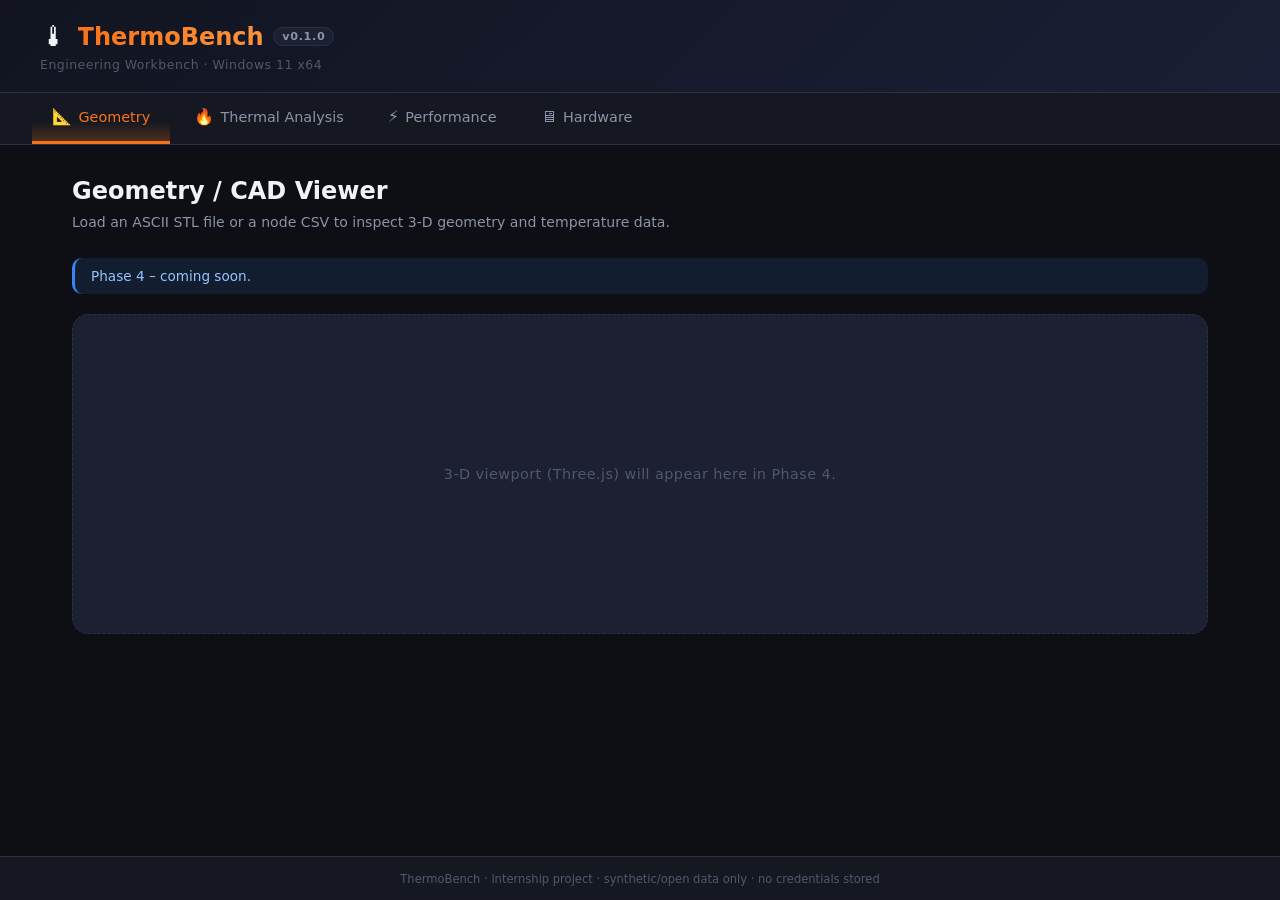
==== ui/index.html @ 84f630b3 "Phase 0: project scaffold – folder structure, CMake, hello-world server, test runner, 4-tab UI" ====
<!DOCTYPE html>
<html lang="en">
<head>
  <meta charset="UTF-8" />
  <meta name="viewport" content="width=device-width, initial-scale=1.0" />
  <meta name="description" content="ThermoBench – Windows engineering workbench for thermal FEA, backpropagation, batch benchmarking and hardware simulation." />
  <title>ThermoBench</title>
  <link rel="stylesheet" href="css/style.css" />
</head>
<body>

  <!-- ═══════════════════════════════════════════════════ HEADER -->
  <header class="app-header">
    <div class="header-inner">
      <div class="logo">
        <span class="logo-icon">🌡</span>
        <span class="logo-text">ThermoBench</span>
        <span class="logo-ver" id="version-badge">v0.1.0</span>
      </div>
      <p class="logo-sub">Engineering Workbench · Windows 11 x64</p>
    </div>
  </header>

  <!-- ═══════════════════════════════════════════════════ TAB BAR -->
  <nav class="tab-bar" role="tablist" aria-label="Main sections">
    <button class="tab-btn active" role="tab" aria-selected="true"
            aria-controls="tab-geometry"     id="btn-geometry"     data-tab="geometry">
      <span class="tab-icon">📐</span> Geometry
    </button>
    <button class="tab-btn" role="tab" aria-selected="false"
            aria-controls="tab-thermal"      id="btn-thermal"      data-tab="thermal">
      <span class="tab-icon">🔥</span> Thermal Analysis
    </button>
    <button class="tab-btn" role="tab" aria-selected="false"
            aria-controls="tab-performance"  id="btn-performance"  data-tab="performance">
      <span class="tab-icon">⚡</span> Performance
    </button>
    <button class="tab-btn" role="tab" aria-selected="false"
            aria-controls="tab-hardware"     id="btn-hardware"     data-tab="hardware">
      <span class="tab-icon">🖥</span> Hardware
    </button>
  </nav>

  <!-- ═══════════════════════════════════════════════════ TAB PANELS -->
  <main class="tab-content">

    <!-- ── GEOMETRY ──────────────────────────────────────────────── -->
    <section id="tab-geometry" class="tab-panel active" role="tabpanel"
             aria-labelledby="btn-geometry">
      <div class="panel-header">
        <h1>Geometry / CAD Viewer</h1>
        <p class="panel-desc">Load an ASCII STL file or a node CSV to inspect 3-D geometry and temperature data.</p>
      </div>
      <div class="status-bar info" id="geo-status">Phase 4 – coming soon.</div>
      <div class="placeholder-view">3-D viewport (Three.js) will appear here in Phase 4.</div>
    </section>

    <!-- ── THERMAL ANALYSIS ──────────────────────────────────────── -->
    <section id="tab-thermal" class="tab-panel" role="tabpanel"
             aria-labelledby="btn-thermal">
      <div class="panel-header">
        <h1>Thermal FEA — 1-D Heat Conduction</h1>
        <p class="panel-desc">
          Solves −d/dx(kA dT/dx) = qA on a 1 m rod with Dirichlet BCs.
          Uses 2-node linear finite elements.
        </p>
      </div>
      <div class="status-bar info" id="fem-status">Phase 1 – coming soon.</div>
      <div class="placeholder-view">Temperature plot and convergence table will appear here in Phase 1.</div>
    </section>

    <!-- ── PERFORMANCE ───────────────────────────────────────────── -->
    <section id="tab-performance" class="tab-panel" role="tabpanel"
             aria-labelledby="btn-performance">
      <div class="panel-header">
        <h1>Multicore Batch Benchmark</h1>
        <p class="panel-desc">Run serial vs parallel FEA cases; compare speedup and efficiency across worker counts.</p>
      </div>
      <div class="status-bar info" id="perf-status">Phase 3 – coming soon.</div>
      <div class="placeholder-view">Benchmark table and charts will appear here in Phase 3.</div>
    </section>

    <!-- ── HARDWARE ───────────────────────────────────────────────── -->
    <section id="tab-hardware" class="tab-panel" role="tabpanel"
             aria-labelledby="btn-hardware">
      <div class="panel-header">
        <h1>Hardware Monitor <span class="badge-sim">SIMULATED</span></h1>
        <p class="panel-desc">Mock adapters for MCU, FPGA and JTAG. All devices are simulated – no real hardware required.</p>
      </div>
      <div class="status-bar info" id="hw-status">Phase 5 – coming soon.</div>
      <div class="placeholder-view">Device panel and telemetry will appear here in Phase 5.</div>
    </section>

  </main>

  <!-- ═══════════════════════════════════════════════════ FOOTER -->
  <footer class="app-footer">
    ThermoBench · internship project · synthetic/open data only · no credentials stored
  </footer>

  <script src="js/app.js"></script>
</body>
</html>
---- ui/css/style.css ----
/* ui/css/style.css
   ThermoBench – dark-orange premium theme
   Google Font: Inter (loaded locally in Phase 6; fallback: system-ui)
*/

/* ── Reset & Box Model ──────────────────────────────────────────────────── */
*, *::before, *::after { box-sizing: border-box; margin: 0; padding: 0; }

/* ── Design Tokens ──────────────────────────────────────────────────────── */
:root {
  --bg-base:      #0d0f14;
  --bg-surface:   #151820;
  --bg-raised:    #1c2030;
  --bg-hover:     #232840;

  --accent:       #f97316;   /* orange-500 */
  --accent-dim:   #c2540a;
  --accent-glow:  rgba(249,115,22,.25);

  --text-primary: #f0f2f8;
  --text-muted:   #8b93a8;
  --text-dim:     #50586e;

  --border:       #2a3048;
  --border-focus: #f97316;

  --info-bg:    rgba(59,130,246,.12);
  --info-text:  #93c5fd;
  --warn-bg:    rgba(234,179,8,.12);
  --warn-text:  #fde047;
  --error-bg:   rgba(239,68,68,.12);
  --error-text: #fca5a5;
  --ok-bg:      rgba(34,197,94,.12);
  --ok-text:    #86efac;

  --radius:     10px;
  --radius-lg:  16px;
  --shadow:     0 4px 24px rgba(0,0,0,.5);
  --transition: .18s ease;

  --font: 'Inter', system-ui, -apple-system, sans-serif;
}

/* ── Base ───────────────────────────────────────────────────────────────── */
html { font-size: 16px; scroll-behavior: smooth; }
body {
  font-family: var(--font);
  background: var(--bg-base);
  color: var(--text-primary);
  min-height: 100vh;
  display: flex;
  flex-direction: column;
}

/* ── Header ─────────────────────────────────────────────────────────────── */
.app-header {
  background: linear-gradient(135deg, #111420 0%, #1a1f35 100%);
  border-bottom: 1px solid var(--border);
  padding: 1.25rem 2rem;
  box-shadow: var(--shadow);
}
.header-inner { max-width: 1200px; margin: 0 auto; }

.logo { display: flex; align-items: center; gap: .6rem; }
.logo-icon { font-size: 1.75rem; }
.logo-text {
  font-size: 1.5rem;
  font-weight: 700;
  background: linear-gradient(90deg, #f97316, #fb923c);
  -webkit-background-clip: text;
  -webkit-text-fill-color: transparent;
  background-clip: text;
}
.logo-ver {
  font-size: .7rem;
  font-weight: 600;
  letter-spacing: .06em;
  background: var(--bg-raised);
  border: 1px solid var(--border);
  color: var(--text-muted);
  padding: .15rem .5rem;
  border-radius: 99px;
}
.logo-sub {
  font-size: .78rem;
  color: var(--text-dim);
  margin-top: .25rem;
  letter-spacing: .04em;
}

/* ── Tab Bar ─────────────────────────────────────────────────────────────── */
.tab-bar {
  display: flex;
  background: var(--bg-surface);
  border-bottom: 1px solid var(--border);
  padding: 0 2rem;
  gap: .25rem;
  overflow-x: auto;
}
.tab-btn {
  background: transparent;
  border: none;
  border-bottom: 3px solid transparent;
  color: var(--text-muted);
  cursor: pointer;
  font-family: var(--font);
  font-size: .9rem;
  font-weight: 500;
  padding: .9rem 1.25rem;
  display: flex;
  align-items: center;
  gap: .4rem;
  white-space: nowrap;
  transition: color var(--transition), border-color var(--transition),
              background var(--transition);
}
.tab-btn:hover {
  color: var(--text-primary);
  background: var(--bg-hover);
}
.tab-btn.active {
  color: var(--accent);
  border-bottom-color: var(--accent);
  background: linear-gradient(180deg, transparent 60%, var(--accent-glow) 100%);
}
.tab-icon { font-size: 1rem; }

/* ── Tab Content ─────────────────────────────────────────────────────────── */
.tab-content { flex: 1; padding: 2rem; max-width: 1200px; margin: 0 auto; width: 100%; }

.tab-panel { display: none; animation: fadein .2s ease; }
.tab-panel.active { display: block; }

@keyframes fadein { from { opacity: 0; transform: translateY(6px); } to { opacity: 1; transform: none; } }

/* ── Panel Header ────────────────────────────────────────────────────────── */
.panel-header { margin-bottom: 1.5rem; }
.panel-header h1 {
  font-size: 1.5rem;
  font-weight: 700;
  color: var(--text-primary);
  margin-bottom: .4rem;
}
.panel-desc { font-size: .88rem; color: var(--text-muted); line-height: 1.6; }

/* ── Status Bar ──────────────────────────────────────────────────────────── */
.status-bar {
  border-radius: var(--radius);
  padding: .65rem 1rem;
  font-size: .85rem;
  font-weight: 500;
  margin-bottom: 1.25rem;
  border-left: 3px solid;
}
.status-bar.info  { background: var(--info-bg);  color: var(--info-text);  border-color: #3b82f6; }
.status-bar.warn  { background: var(--warn-bg);  color: var(--warn-text);  border-color: #eab308; }
.status-bar.error { background: var(--error-bg); color: var(--error-text); border-color: #ef4444; }
.status-bar.ok    { background: var(--ok-bg);    color: var(--ok-text);    border-color: #22c55e; }

/* ── Placeholder Viewport ────────────────────────────────────────────────── */
.placeholder-view {
  background: var(--bg-raised);
  border: 1px dashed var(--border);
  border-radius: var(--radius-lg);
  color: var(--text-dim);
  font-size: .9rem;
  display: flex;
  align-items: center;
  justify-content: center;
  min-height: 320px;
  letter-spacing: .03em;
}

/* ── Badges ──────────────────────────────────────────────────────────────── */
.badge-sim {
  font-size: .65rem;
  font-weight: 700;
  letter-spacing: .1em;
  background: var(--warn-bg);
  color: var(--warn-text);
  border: 1px solid #eab30840;
  padding: .15rem .5rem;
  border-radius: 99px;
  vertical-align: middle;
  margin-left: .5rem;
}

/* ── Footer ──────────────────────────────────────────────────────────────── */
.app-footer {
  text-align: center;
  font-size: .72rem;
  color: var(--text-dim);
  border-top: 1px solid var(--border);
  padding: .9rem;
  background: var(--bg-surface);
}

/* ── Scrollbar (WebKit) ──────────────────────────────────────────────────── */
::-webkit-scrollbar { width: 6px; height: 6px; }
::-webkit-scrollbar-track { background: var(--bg-base); }
::-webkit-scrollbar-thumb { background: var(--border); border-radius: 3px; }
::-webkit-scrollbar-thumb:hover { background: var(--accent-dim); }
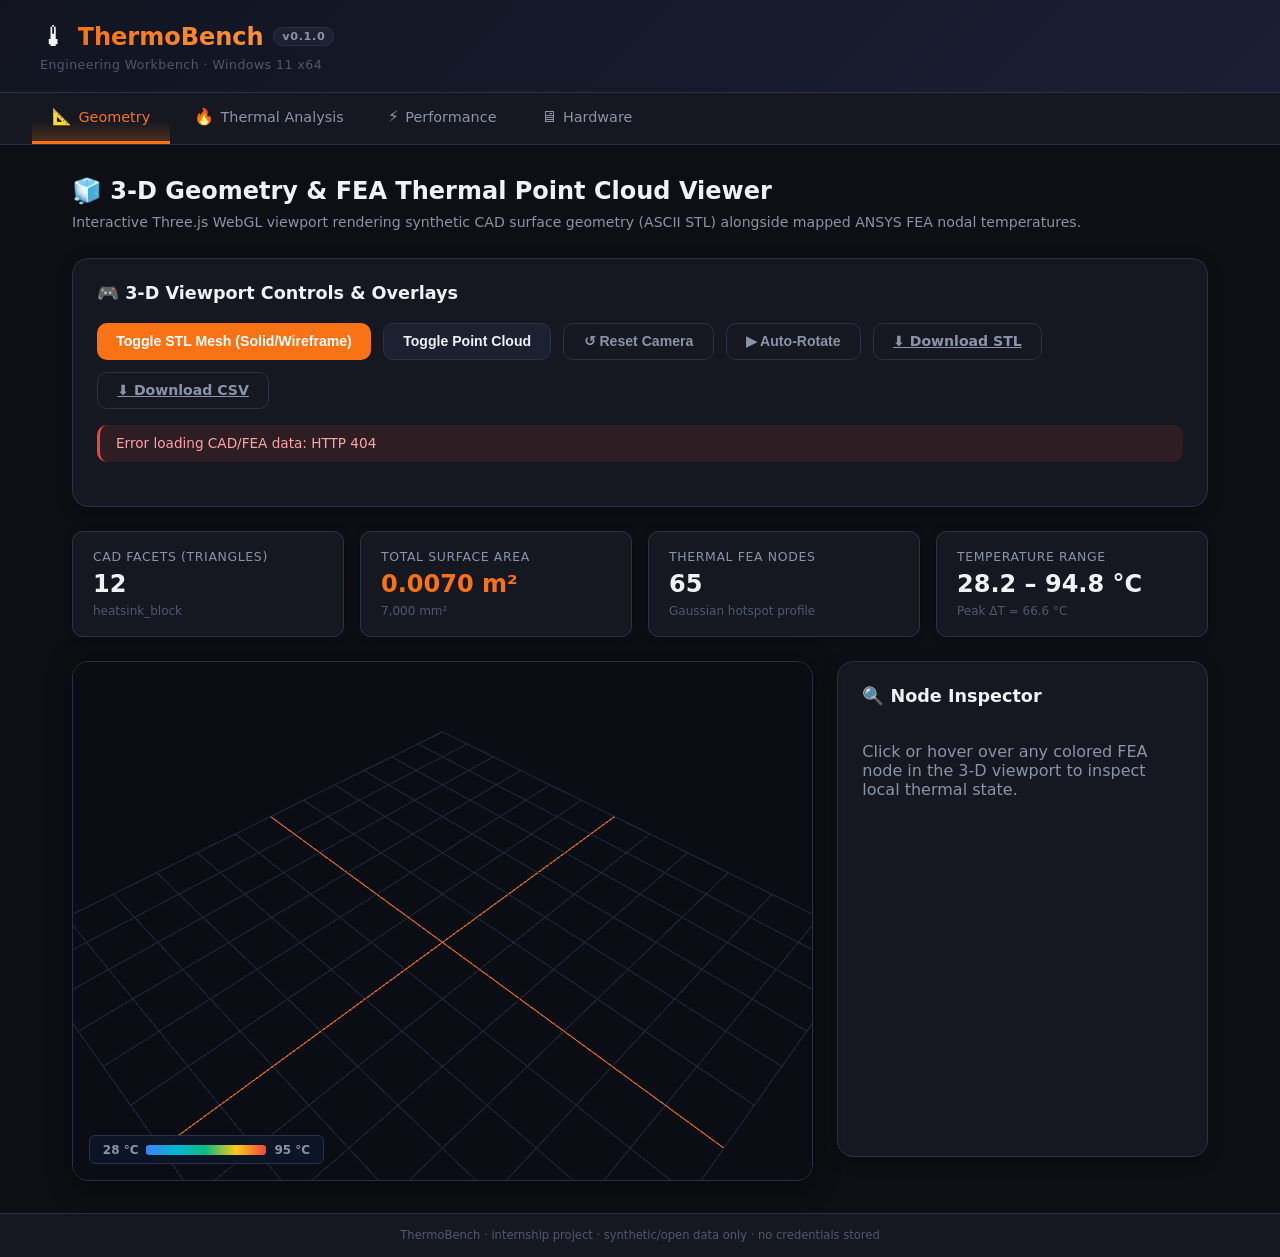
==== commit ea0d0a5a: "feat(phase4): implement STL CAD parser, ANSYS point cloud parser, 3D WebGL viewer, and tests" ====
--- a/ui/index.html
+++ b/ui/index.html
@@ -48,11 +48,70 @@
     <section id="tab-geometry" class="tab-panel active" role="tabpanel"
              aria-labelledby="btn-geometry">
       <div class="panel-header">
-        <h1>Geometry / CAD Viewer</h1>
-        <p class="panel-desc">Load an ASCII STL file or a node CSV to inspect 3-D geometry and temperature data.</p>
-      </div>
-      <div class="status-bar info" id="geo-status">Phase 4 – coming soon.</div>
-      <div class="placeholder-view">3-D viewport (Three.js) will appear here in Phase 4.</div>
+        <h1>🧊 3-D Geometry &amp; FEA Thermal Point Cloud Viewer</h1>
+        <p class="panel-desc">Interactive Three.js WebGL viewport rendering synthetic CAD surface geometry (ASCII STL) alongside mapped ANSYS FEA nodal temperatures.</p>
+      </div>
+
+      <!-- Controls and Toolbar -->
+      <div class="card control-card">
+        <h2 class="card-title">🎮 3-D Viewport Controls &amp; Overlays</h2>
+        <div class="btn-group">
+          <button id="btn-toggle-mesh" class="btn btn-primary">Toggle STL Mesh (Solid/Wireframe)</button>
+          <button id="btn-toggle-nodes" class="btn btn-secondary">Toggle Point Cloud</button>
+          <button id="btn-reset-view" class="btn btn-outline">↺ Reset Camera</button>
+          <button id="btn-toggle-spin" class="btn btn-outline">▶ Auto-Rotate</button>
+          <a href="/api/geometry/stl_raw" download="sample.stl" class="btn btn-outline">⬇ Download STL</a>
+          <a href="/api/geometry/csv_raw" download="sample_ansys.csv" class="btn btn-outline">⬇ Download CSV</a>
+        </div>
+        <div id="geo-status" class="status-bar info">Initialising WebGL canvas... Drag to orbit, Right-click to pan, Scroll to zoom.</div>
+      </div>
+
+      <!-- KPI Metrics -->
+      <div class="kpi-grid">
+        <div class="kpi-card">
+          <div class="kpi-label">CAD Facets (Triangles)</div>
+          <div class="kpi-value" id="kpi-geo-triangles">12</div>
+          <div class="kpi-sub" id="kpi-geo-name">heatsink_block</div>
+        </div>
+        <div class="kpi-card">
+          <div class="kpi-label">Total Surface Area</div>
+          <div class="kpi-value highlight" id="kpi-geo-area">0.0070 m²</div>
+          <div class="kpi-sub">7,000 mm²</div>
+        </div>
+        <div class="kpi-card">
+          <div class="kpi-label">Thermal FEA Nodes</div>
+          <div class="kpi-value" id="kpi-geo-nodes">65</div>
+          <div class="kpi-sub">Gaussian hotspot profile</div>
+        </div>
+        <div class="kpi-card">
+          <div class="kpi-label">Temperature Range</div>
+          <div class="kpi-value" id="kpi-geo-trange">28.2 – 94.8 °C</div>
+          <div class="kpi-sub">Peak ΔT = 66.6 °C</div>
+        </div>
+      </div>
+
+      <!-- 3D Viewport and Node Inspector Container -->
+      <div class="geo-workspace">
+        <div class="viewport-card">
+          <div id="viewport-3d" class="viewport-canvas-container"></div>
+          <div class="viewport-overlay-legend">
+            <span class="legend-label">28 °C</span>
+            <div class="legend-bar"></div>
+            <span class="legend-label">95 °C</span>
+          </div>
+        </div>
+
+        <div class="card inspector-card">
+          <h2 class="card-title">🔍 Node Inspector</h2>
+          <div id="inspector-placeholder" class="text-muted">Click or hover over any colored FEA node in the 3-D viewport to inspect local thermal state.</div>
+          <div id="inspector-details" style="display: none;">
+            <div class="inspector-item"><span class="lbl">Node ID:</span> <span class="val highlight" id="insp-id">#18</span></div>
+            <div class="inspector-item"><span class="lbl">Temperature:</span> <span class="val" id="insp-temp">94.80 °C</span></div>
+            <div class="inspector-item"><span class="lbl">Coordinates:</span> <span class="val" id="insp-pos">(25.0, 25.0, 0.0) mm</span></div>
+            <div class="inspector-item"><span class="lbl">Heat Status:</span> <span class="badge" id="insp-badge">CRITICAL HOTSPOT</span></div>
+          </div>
+        </div>
+      </div>
     </section>
 
     <!-- ── THERMAL ANALYSIS ──────────────────────────────────────── -->
@@ -61,23 +120,226 @@
       <div class="panel-header">
         <h1>Thermal FEA — 1-D Heat Conduction</h1>
         <p class="panel-desc">
-          Solves −d/dx(kA dT/dx) = qA on a 1 m rod with Dirichlet BCs.
-          Uses 2-node linear finite elements.
+          Steady-state heat conduction with internal heat source: 
+          <code>−d/dx(kA · dT/dx) = qA</code> on <code>[0, L]</code> with Dirichlet boundary conditions <code>T(0) = T₀</code>, <code>T(L) = T_L</code>.
+          Discretised with 2-node linear elements (C++17 Thomas algorithm solver).
         </p>
       </div>
-      <div class="status-bar info" id="fem-status">Phase 1 – coming soon.</div>
-      <div class="placeholder-view">Temperature plot and convergence table will appear here in Phase 1.</div>
+
+      <!-- Parameter controls card -->
+      <div class="card param-card">
+        <h2 class="card-title">⚙ Simulation Parameters</h2>
+        <div class="param-grid">
+          <div class="input-group">
+            <label for="inp-L">Domain Length L [m]</label>
+            <input type="number" id="inp-L" value="1.0" step="0.1" min="0.001">
+          </div>
+          <div class="input-group">
+            <label for="inp-A">Cross Section A [m²]</label>
+            <input type="number" id="inp-A" value="0.0001" step="0.00001" min="0.000001">
+          </div>
+          <div class="input-group">
+            <label for="inp-k">Thermal Conductivity k [W/(m·K)]</label>
+            <input type="number" id="inp-k" value="10.0" step="1" min="0.001">
+          </div>
+          <div class="input-group">
+            <label for="inp-q">Heat Generation q [W/m³]</label>
+            <input type="number" id="inp-q" value="10000.0" step="100">
+          </div>
+          <div class="input-group">
+            <label for="inp-T0">Boundary T(0) [°C]</label>
+            <input type="number" id="inp-T0" value="100.0" step="1">
+          </div>
+          <div class="input-group">
+            <label for="inp-TL">Boundary T(L) [°C]</label>
+            <input type="number" id="inp-TL" value="20.0" step="1">
+          </div>
+          <div class="input-group">
+            <label for="sel-N">Element Count N</label>
+            <select id="sel-N">
+              <option value="10" selected>N = 10 (h = 0.100 m)</option>
+              <option value="20">N = 20 (h = 0.050 m)</option>
+              <option value="40">N = 40 (h = 0.025 m)</option>
+              <option value="80">N = 80 (h = 0.0125 m)</option>
+            </select>
+          </div>
+        </div>
+
+        <div class="btn-group">
+          <button id="btn-run-thermal" class="btn btn-primary">▶ Run FEA (Selected N)</button>
+          <button id="btn-run-convergence" class="btn btn-secondary">📊 Run All 4 Meshes (10, 20, 40, 80)</button>
+          <button id="btn-export-thermal-csv" class="btn btn-outline">⬇ Export CSV (Current N)</button>
+          <button id="btn-export-conv-csv" class="btn btn-outline">⬇ Export Convergence CSV</button>
+        </div>
+
+        <div id="thermal-status" class="status-bar info">Ready. Click 'Run FEA' or choose a mesh size.</div>
+      </div>
+
+      <!-- KPI Summary Cards -->
+      <div class="kpi-grid">
+        <div class="kpi-card">
+          <div class="kpi-label">Active Mesh Size N</div>
+          <div class="kpi-value" id="kpi-N">10</div>
+          <div class="kpi-sub" id="kpi-h">h = 0.1000 m</div>
+        </div>
+        <div class="kpi-card">
+          <div class="kpi-label">Max Midpoint Error</div>
+          <div class="kpi-value highlight" id="kpi-mid-err">—</div>
+          <div class="kpi-sub" id="kpi-mid-expected">Expected: (q/2k)·(h/2)²</div>
+        </div>
+        <div class="kpi-card">
+          <div class="kpi-label">Max Nodal Error</div>
+          <div class="kpi-value" id="kpi-node-err">—</div>
+          <div class="kpi-sub">Superconvergence &lt; 10⁻¹⁰ °C</div>
+        </div>
+        <div class="kpi-card">
+          <div class="kpi-label">Observed Convergence Order</div>
+          <div class="kpi-value" id="kpi-order">—</div>
+          <div class="kpi-sub">Target: 2.00 (O(h²))</div>
+        </div>
+      </div>
+
+      <!-- Visualisation Charts Grid -->
+      <div class="charts-grid">
+        <div class="card chart-card">
+          <h2 class="card-title">📈 Temperature Distribution T(x) [°C] vs Position x [m]</h2>
+          <div class="chart-container">
+            <canvas id="chart-temperature"></canvas>
+          </div>
+        </div>
+        <div class="card chart-card">
+          <h2 class="card-title">📐 Mesh Convergence: Log-Log Error vs Grid Size h</h2>
+          <div class="chart-container">
+            <canvas id="chart-convergence"></canvas>
+          </div>
+        </div>
+      </div>
+
+      <!-- Convergence Table Card -->
+      <div class="card table-card">
+        <h2 class="card-title">📋 4-Mesh Convergence Benchmark Table</h2>
+        <div class="table-responsive">
+          <table class="data-table" id="table-convergence">
+            <thead>
+              <tr>
+                <th>Mesh N</th>
+                <th>Element Size h [m]</th>
+                <th>Max Nodal Error [°C]</th>
+                <th>Max Midpoint Error [°C]</th>
+                <th>Theoretical Error [°C]</th>
+                <th>Error Ratio (e_{2h} / e_h)</th>
+                <th>Observed Order p</th>
+              </tr>
+            </thead>
+            <tbody id="tbody-convergence">
+              <tr><td colspan="7" class="text-center text-muted">Click "Run All 4 Meshes" to populate convergence table.</td></tr>
+            </tbody>
+          </table>
+        </div>
+      </div>
+
     </section>
 
     <!-- ── PERFORMANCE ───────────────────────────────────────────── -->
     <section id="tab-performance" class="tab-panel" role="tabpanel"
              aria-labelledby="btn-performance">
       <div class="panel-header">
-        <h1>Multicore Batch Benchmark</h1>
-        <p class="panel-desc">Run serial vs parallel FEA cases; compare speedup and efficiency across worker counts.</p>
-      </div>
-      <div class="status-bar info" id="perf-status">Phase 3 – coming soon.</div>
-      <div class="placeholder-view">Benchmark table and charts will appear here in Phase 3.</div>
+        <h1>⚡ Multicore Batch Benchmark</h1>
+        <p class="panel-desc">Parallel finite element batch solver benchmark comparing bounded worker pools (1, 2, 4+ threads) against serial baseline with 100% numerical parity validation.</p>
+      </div>
+
+      <!-- Benchmark Configuration Card -->
+      <div class="card control-card">
+        <h2 class="card-title">⚙️ Benchmark Configuration</h2>
+        <div class="input-grid">
+          <div class="input-group">
+            <label for="inp-perf-cases">Total Test Cases</label>
+            <input type="number" id="inp-perf-cases" value="200" step="50" min="10" max="2000">
+          </div>
+          <div class="input-group">
+            <label for="inp-perf-mesh">Mesh Elements N (per case)</label>
+            <input type="number" id="inp-perf-mesh" value="40" step="10" min="10" max="160">
+          </div>
+          <div class="input-group">
+            <label for="inp-perf-seed">RNG Seed (std::mt19937)</label>
+            <input type="number" id="inp-perf-seed" value="42" step="1" min="1">
+          </div>
+        </div>
+
+        <div class="btn-group">
+          <button id="btn-run-benchmark" class="btn btn-primary">▶ Run Multicore Benchmark</button>
+          <button id="btn-export-bench-csv" class="btn btn-outline">⬇ Export Benchmark CSV</button>
+        </div>
+
+        <div id="perf-status" class="status-bar info">Ready. Click 'Run Multicore Benchmark' to measure speedup &amp; scaling.</div>
+      </div>
+
+      <!-- KPI Summary Cards -->
+      <div class="kpi-grid">
+        <div class="kpi-card">
+          <div class="kpi-label">Cases Evaluated</div>
+          <div class="kpi-value" id="kpi-perf-cases">200</div>
+          <div class="kpi-sub" id="kpi-perf-submesh">Mesh N = 40 (41 nodes/case)</div>
+        </div>
+        <div class="kpi-card">
+          <div class="kpi-label">Serial Baseline (1 Worker)</div>
+          <div class="kpi-value highlight" id="kpi-perf-baseline">—</div>
+          <div class="kpi-sub">Median of 5 runs</div>
+        </div>
+        <div class="kpi-card">
+          <div class="kpi-label">Max Speedup Achieved</div>
+          <div class="kpi-value" id="kpi-perf-speedup">—</div>
+          <div class="kpi-sub" id="kpi-perf-eff">Efficiency: —</div>
+        </div>
+        <div class="kpi-card">
+          <div class="kpi-label">Numerical Parity vs Serial</div>
+          <div class="kpi-value" id="kpi-perf-parity">—</div>
+          <div class="kpi-sub" id="kpi-perf-discrepancy">Tolerance: &le; 10⁻⁸ °C</div>
+        </div>
+      </div>
+
+      <!-- Benchmark Charts Grid -->
+      <div class="charts-grid">
+        <div class="card chart-card">
+          <h2 class="card-title">🚀 Speedup Scaling vs Ideal Linear Scaling</h2>
+          <div class="chart-container">
+            <canvas id="chart-speedup"></canvas>
+          </div>
+        </div>
+        <div class="card chart-card">
+          <h2 class="card-title">⏱ Median Execution Latency [ms] vs Worker Count</h2>
+          <div class="chart-container">
+            <canvas id="chart-latency"></canvas>
+          </div>
+        </div>
+      </div>
+
+      <!-- Benchmark Results Table -->
+      <div class="card table-card">
+        <h2 class="card-title">📊 Multi-Run Performance Summary (5 Measured Runs)</h2>
+        <div class="table-responsive">
+          <table class="data-table" id="table-benchmark">
+            <thead>
+              <tr>
+                <th>Workers (Threads)</th>
+                <th>Cases</th>
+                <th>Mesh N</th>
+                <th>Run 1 [ms]</th>
+                <th>Run 2 [ms]</th>
+                <th>Run 3 [ms]</th>
+                <th>Run 4 [ms]</th>
+                <th>Run 5 [ms]</th>
+                <th>Median [ms]</th>
+                <th>Speedup Sp</th>
+                <th>Efficiency Ep</th>
+              </tr>
+            </thead>
+            <tbody id="tbody-benchmark">
+              <tr><td colspan="11" class="text-center text-muted">Click "Run Multicore Benchmark" to execute benchmark suite.</td></tr>
+            </tbody>
+          </table>
+        </div>
+      </div>
     </section>
 
     <!-- ── HARDWARE ───────────────────────────────────────────────── -->
@@ -98,6 +360,8 @@
     ThermoBench · internship project · synthetic/open data only · no credentials stored
   </footer>
 
+  <script src="vendor/chart.umd.min.js"></script>
   <script src="js/app.js"></script>
+  <script type="module" src="js/viewer3d.js"></script>
 </body>
 </html>
--- a/ui/css/style.css
+++ b/ui/css/style.css
@@ -200,3 +200,300 @@
 ::-webkit-scrollbar-track { background: var(--bg-base); }
 ::-webkit-scrollbar-thumb { background: var(--border); border-radius: 3px; }
 ::-webkit-scrollbar-thumb:hover { background: var(--accent-dim); }
+
+/* ── Cards & Layout ──────────────────────────────────────────────────────── */
+.card {
+  background: var(--bg-surface);
+  border: 1px solid var(--border);
+  border-radius: var(--radius-lg);
+  padding: 1.5rem;
+  margin-bottom: 1.5rem;
+  box-shadow: 0 4px 16px rgba(0,0,0,.3);
+}
+
+.card-title {
+  font-size: 1.1rem;
+  font-weight: 600;
+  color: var(--text-primary);
+  margin-bottom: 1.25rem;
+  display: flex;
+  align-items: center;
+  gap: 0.5rem;
+}
+
+/* ── Parameter Grid & Form Controls ───────────────────────────────────────── */
+.param-grid {
+  display: grid;
+  grid-template-columns: repeat(auto-fit, minmax(180px, 1fr));
+  gap: 1rem;
+  margin-bottom: 1.25rem;
+}
+
+.input-group {
+  display: flex;
+  flex-direction: column;
+  gap: 0.35rem;
+}
+
+.input-group label {
+  font-size: 0.8rem;
+  color: var(--text-muted);
+  font-weight: 500;
+}
+
+.input-group input, .input-group select {
+  background: var(--bg-raised);
+  border: 1px solid var(--border);
+  border-radius: var(--radius);
+  color: var(--text-primary);
+  padding: 0.55rem 0.75rem;
+  font-size: 0.9rem;
+  outline: none;
+  transition: border-color var(--transition);
+}
+
+.input-group input:focus, .input-group select:focus {
+  border-color: var(--border-focus);
+  box-shadow: 0 0 0 2px var(--accent-glow);
+}
+
+/* ── Buttons ──────────────────────────────────────────────────────────────── */
+.btn-group {
+  display: flex;
+  flex-wrap: wrap;
+  gap: 0.75rem;
+  margin-bottom: 1rem;
+}
+
+.btn {
+  padding: 0.6rem 1.2rem;
+  font-size: 0.88rem;
+  font-weight: 600;
+  border-radius: var(--radius);
+  border: none;
+  cursor: pointer;
+  transition: all var(--transition);
+  display: inline-flex;
+  align-items: center;
+  gap: 0.5rem;
+}
+
+.btn-primary {
+  background: var(--accent);
+  color: #fff;
+}
+.btn-primary:hover {
+  background: #ea580c;
+  box-shadow: 0 2px 12px var(--accent-glow);
+  transform: translateY(-1px);
+}
+
+.btn-secondary {
+  background: var(--bg-raised);
+  border: 1px solid var(--border);
+  color: var(--text-primary);
+}
+.btn-secondary:hover {
+  background: var(--bg-hover);
+  border-color: var(--accent);
+}
+
+.btn-outline {
+  background: transparent;
+  border: 1px solid var(--border);
+  color: var(--text-muted);
+}
+.btn-outline:hover {
+  border-color: var(--text-primary);
+  color: var(--text-primary);
+}
+
+/* ── KPI Grid ─────────────────────────────────────────────────────────────── */
+.kpi-grid {
+  display: grid;
+  grid-template-columns: repeat(auto-fit, minmax(200px, 1fr));
+  gap: 1rem;
+  margin-bottom: 1.5rem;
+}
+
+.kpi-card {
+  background: var(--bg-surface);
+  border: 1px solid var(--border);
+  border-radius: var(--radius);
+  padding: 1.1rem 1.25rem;
+  box-shadow: 0 2px 8px rgba(0,0,0,.2);
+}
+
+.kpi-label {
+  font-size: 0.78rem;
+  color: var(--text-muted);
+  text-transform: uppercase;
+  letter-spacing: 0.05em;
+  margin-bottom: 0.35rem;
+}
+
+.kpi-value {
+  font-size: 1.5rem;
+  font-weight: 700;
+  color: var(--text-primary);
+  line-height: 1.2;
+}
+
+.kpi-value.highlight {
+  color: var(--accent);
+}
+
+.kpi-sub {
+  font-size: 0.75rem;
+  color: var(--text-dim);
+  margin-top: 0.35rem;
+}
+
+/* ── Charts Grid ─────────────────────────────────────────────────────────── */
+.charts-grid {
+  display: grid;
+  grid-template-columns: repeat(auto-fit, minmax(420px, 1fr));
+  gap: 1.5rem;
+  margin-bottom: 1.5rem;
+}
+
+.chart-card {
+  margin-bottom: 0;
+}
+
+.chart-container {
+  position: relative;
+  height: 320px;
+  width: 100%;
+}
+
+/* ── Tables ───────────────────────────────────────────────────────────────── */
+.table-responsive {
+  overflow-x: auto;
+}
+
+.data-table {
+  width: 100%;
+  border-collapse: collapse;
+  font-size: 0.88rem;
+  text-align: left;
+}
+
+.data-table th {
+  background: var(--bg-raised);
+  color: var(--text-muted);
+  font-weight: 600;
+  padding: 0.75rem 1rem;
+  border-bottom: 1px solid var(--border);
+  letter-spacing: 0.03em;
+}
+
+.data-table td {
+  padding: 0.75rem 1rem;
+  border-bottom: 1px solid rgba(42,48,72,.4);
+  color: var(--text-primary);
+}
+
+.data-table tr:hover td {
+  background: var(--bg-raised);
+}
+
+.text-center { text-align: center; }
+.text-muted { color: var(--text-muted); }
+.text-success { color: #4ade80; }
+.text-danger { color: #f87171; }
+
+/* ── Geometry & 3D Viewport ──────────────────────────────────────────────── */
+.geo-workspace {
+  display: grid;
+  grid-template-columns: 2fr 1fr;
+  gap: 1.5rem;
+  margin-top: 1.5rem;
+}
+
+@media (max-width: 900px) {
+  .geo-workspace {
+    grid-template-columns: 1fr;
+  }
+}
+
+.viewport-card {
+  position: relative;
+  background: #090b10;
+  border: 1px solid var(--border);
+  border-radius: var(--radius-lg);
+  overflow: hidden;
+  box-shadow: var(--shadow);
+  height: 520px;
+}
+
+.viewport-canvas-container {
+  width: 100%;
+  height: 100%;
+  cursor: grab;
+}
+
+.viewport-canvas-container:active {
+  cursor: grabbing;
+}
+
+.viewport-overlay-legend {
+  position: absolute;
+  bottom: 1rem;
+  left: 1rem;
+  display: flex;
+  align-items: center;
+  gap: 0.5rem;
+  background: rgba(15, 23, 42, 0.85);
+  backdrop-filter: blur(8px);
+  padding: 0.4rem 0.8rem;
+  border-radius: 6px;
+  border: 1px solid var(--border);
+  font-size: 0.75rem;
+  font-weight: 600;
+  color: var(--text-muted);
+}
+
+.legend-bar {
+  width: 120px;
+  height: 10px;
+  border-radius: 3px;
+  background: linear-gradient(to right, #3b82f6, #06b6d4, #10b981, #facc15, #ef4444);
+}
+
+.inspector-card {
+  display: flex;
+  flex-direction: column;
+  gap: 1rem;
+}
+
+.inspector-item {
+  display: flex;
+  justify-content: space-between;
+  align-items: center;
+  padding: 0.6rem 0;
+  border-bottom: 1px solid rgba(42, 48, 72, 0.4);
+}
+
+.inspector-item .lbl {
+  color: var(--text-muted);
+  font-size: 0.85rem;
+}
+
+.inspector-item .val {
+  font-weight: 600;
+  font-size: 0.95rem;
+}
+
+.badge {
+  display: inline-block;
+  padding: 0.2rem 0.5rem;
+  border-radius: 4px;
+  font-size: 0.75rem;
+  font-weight: 700;
+  background: rgba(239, 68, 68, 0.2);
+  color: #f87171;
+  border: 1px solid rgba(239, 68, 68, 0.4);
+}
+
+
